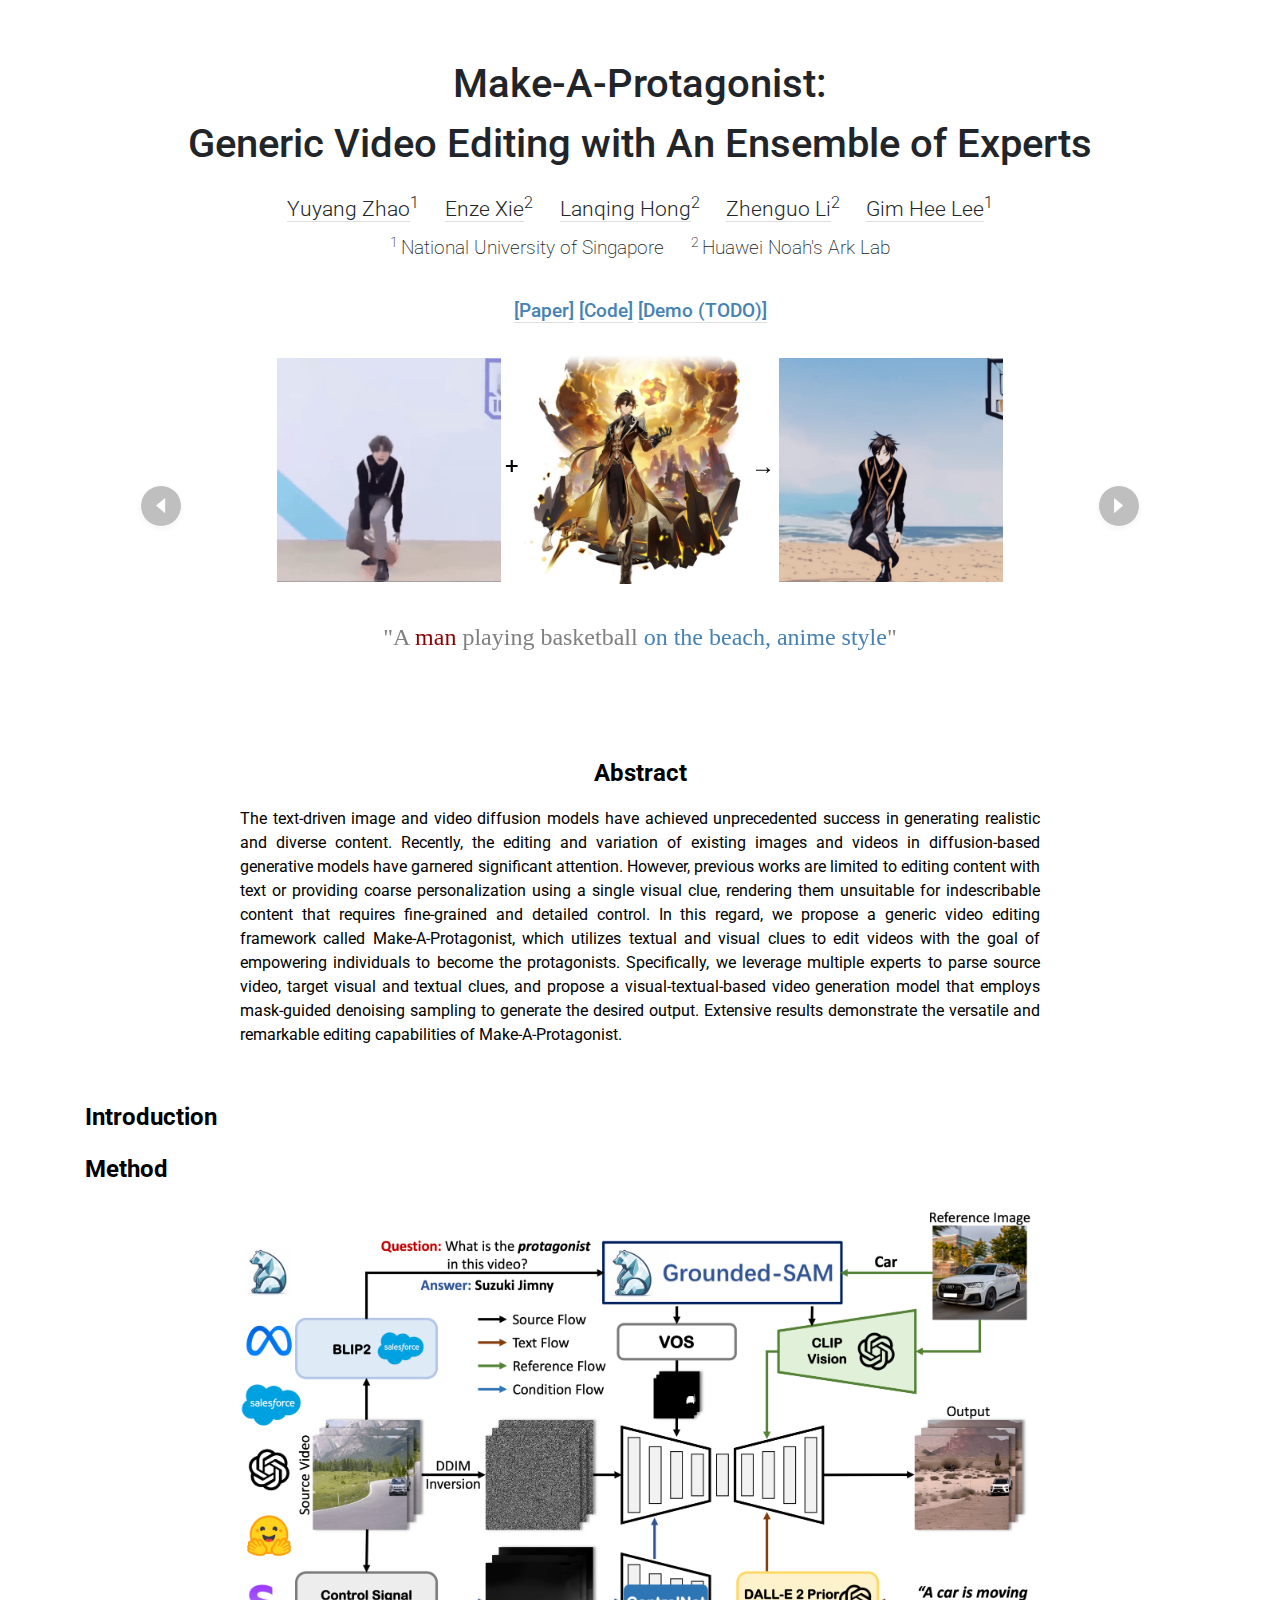
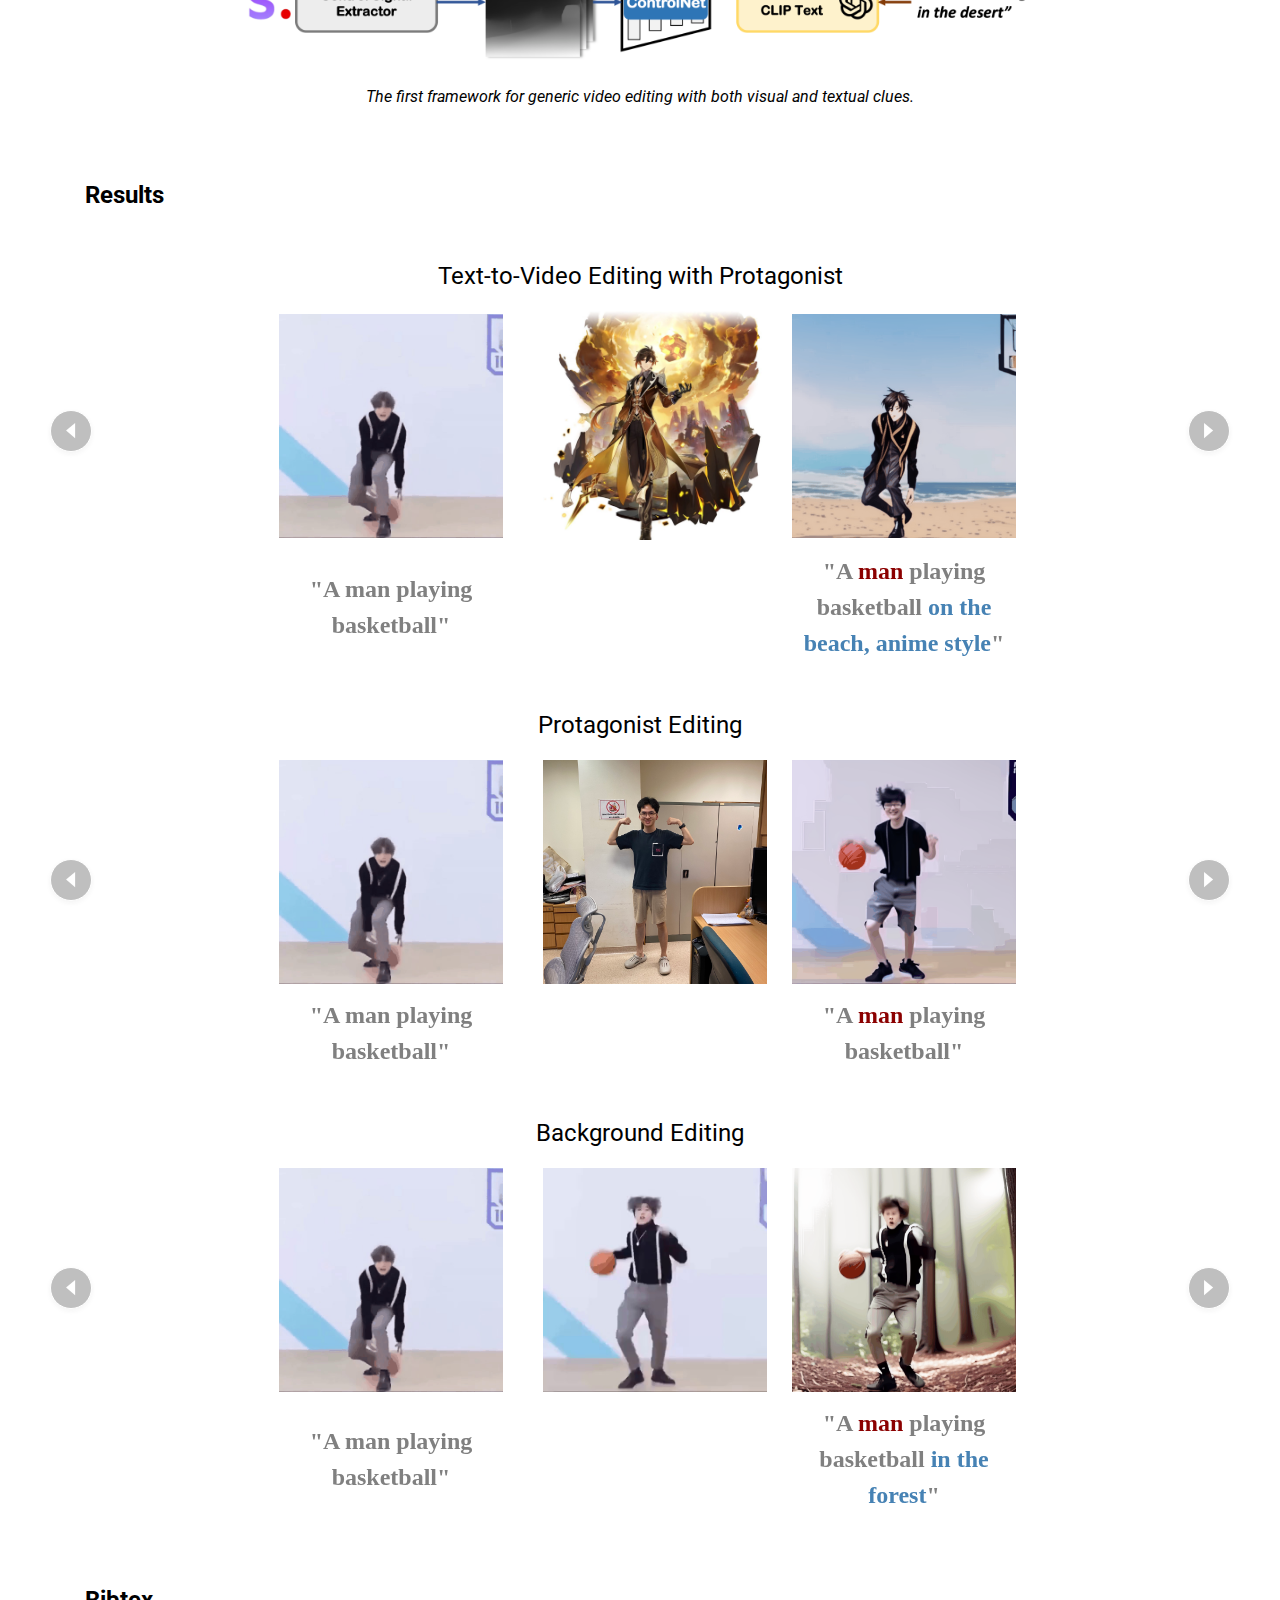
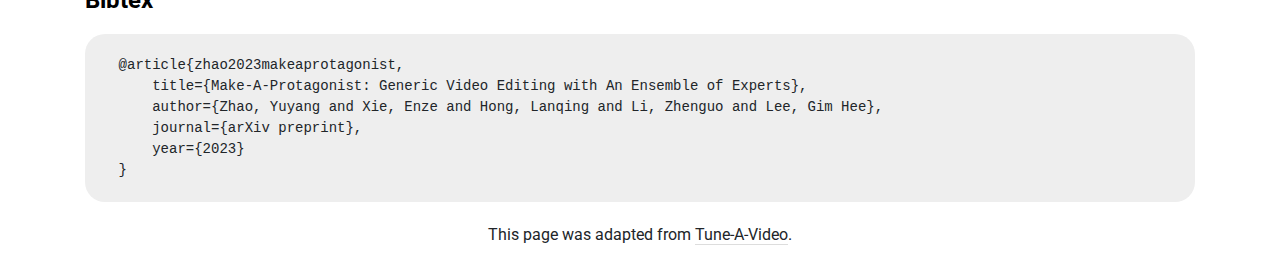
==== index.html @ 31796cff "update teaser" ====
<!DOCTYPE html
    PUBLIC "-//W3C//DTD XHTML 1.0 Transitional//EN" "http://www.w3.org/TR/xhtml1/DTD/xhtml1-transitional.dtd">
<!-- saved from url=(0045)http://6.869.csail.mit.edu/fa19/schedule.html -->
<html xmlns="http://www.w3.org/1999/xhtml">
<link href="https://fonts.cdnfonts.com/css/caveat" rel="stylesheet">
<style>
    @import url('https://fonts.cdnfonts.com/css/caveat');
</style>
<!-- <script src="./assets/teaser-data.js"></script> -->


<head>
    <meta http-equiv="Content-Type" content="text/html; charset=UTF-8">
    <title>Make-A-Protagonist</title>
    <link href="style.css" rel="stylesheet" type="text/css">
    <meta name="description"
        content="Project page for &#39;Make-A-Protagonist: Generic Video Editing with An Ensemble of Experts.&#39;">
    <!-- <link rel="icon" href="./assets/showlab.ico"> -->
    <link rel="stylesheet" href="https://cdn.jsdelivr.net/npm/bootstrap@4.0.0/dist/css/bootstrap.min.css"
        integrity="sha384-Gn5384xqQ1aoWXA+058RXPxPg6fy4IWvTNh0E263XmFcJlSAwiGgFAW/dAiS6JXm" crossorigin="anonymous">
    <style>

    </style>

</head>

<body>
    <p class="title">Make-A-Protagonist: <br> Generic Video Editing with An Ensemble of Experts</p>
    <p class="author">
        <span class="author">
            <a href="https://yuyangzhao.com">Yuyang Zhao</a><sup>1</sup>
        </span>
        <span class="author">
            <a href="https://xieenze.github.io/">Enze Xie</a><sup>2</sup>
        </span>
        <span class="author">
            <a href="https://scholar.google.com.sg/citations?user=2p7x6OUAAAAJ&hl=en">Lanqing Hong</a><sup>2</sup>
        </span>
        <span class="author">
            <a href="https://scholar.google.com.sg/citations?user=XboZC1AAAAAJ&hl=en">Zhenguo Li</a><sup>2</sup>
        </span>
        <span class="author">
            <a href="https://www.comp.nus.edu.sg/~leegh/">Gim Hee Lee</a><sup>1</sup>
        </span>
    </p>

    <p class="affiliations">
        <span class="author"><sup>1 </sup>National University of Singapore</span>
        <span class="author"><sup>2 </sup>Huawei Noah's Ark Lab</span>
    </p>

    <p class="menu">
        <a style="color: steelblue" href="">[Paper]</a> 
        <a style="color: steelblue" href="https://github.com/Make-A-Protagonist/Make-A-Protagonist" >[Code]</a>
        <a style="color: steelblue" href="">[Demo (TODO)]</a>
    </p>

    <div class="container">
        <table width="1080px" border="0" align="center">
            <tbody>
                <tr>
                    <div id="imageCarousel" class="carousel slide teaser-carousel" data-ride="carousel" data-interval="5000">
                        <div class="carousel-inner">
                            <!-- Basketball -->
                            <div class="carousel-item active">
                                <div>
                                    <img class="teaser-img" src="./assets/data/ikun.gif" />
                                    <span style="font-size: 150%;">+</span>
                                    <img id="ikun-ref" class="teaser-img" src="./assets/reference/ikun/zhongli.jpg" />
                                    <span style="font-size: 150%;">→</span>
                                    <img id="ikun-result" class="teaser-img" src="./assets/results/ikun/ikun-beach.gif" />
                                </div>
                                <br />
                                <div>
                                    
                                    <div class="caption" id="ikun-beach">
                                        "A <span style="color: darkred">man</span> playing basketball <span style="color: steelblue">on the beach, anime style</span>"
                                    </div>
                                    
                                </div>
                            </div>

                            <div class="carousel-item">
                                <div>
                                    <img class="teaser-img" src="./assets/data/huaqiang.gif" />
                                    <span style="font-size: 150%;">+</span>
                                    <img id="huaqiang-ref" class="teaser-img" src="./assets/reference/huaqiang/musk.jpg" />
                                    <span style="font-size: 150%;">→</span>
                                    <img id="huaqiang-result" class="teaser-img" src="./assets/results/huaqiang/huaqiang-musk.gif" />
                                </div>
                                <br />
                                <div>
                                    
                                    <div class="caption" id="huaqiang-musk">
                                        "<span style="color: darkred">Elon Musk</span> walking down the street"
                                    </div>
                                    
                                </div>
                            </div>


                            <div class="carousel-item">
                                <div>
                                    <img class="teaser-img" src="./assets/data/yanzi.gif" />
                                    <span style="font-size: 150%;">+</span>
                                    <img id="yanzi-ref" class="teaser-img" src="./assets/reference/yanzi/panda.jpeg" />
                                    <span style="font-size: 150%;">→</span>
                                    <img id="yanzi-result" class="teaser-img" src="./assets/results/yanzi/panda.gif" />
                                </div>
                                <br />
                                <div>
                                    
                                    <div class="caption" id="yanzi-panda">
                                        "A <span style="color: darkred">panda</span> walking down <span style="color: steelblue">the snowy street</span>"
                                    </div>
                                    
                                </div>
                            </div>

                            <div class="carousel-item">
                                <div>
                                    <img class="teaser-img" src="./assets/data/car-turn.gif" />
                                    <span style="font-size: 150%;">+</span>
                                    <img id="drift-ref" class="teaser-img" src="./assets/reference/car-turn/0000.jpg" />
                                    <span style="font-size: 150%;">→</span>
                                    <img id="drift-result" class="teaser-img" src="./assets/results/car-turn/sj-rain.gif" />
                                </div>
                                <br />
                                <div>
                                    
                                    <div class="caption" id="drift-night">
                                        "A <span style="color: darkred">Suzuki Jimny</span> driving down a mountain road <span style="color: steelblue">in the rain</span>"
                                    </div>
                                    
                                </div>
                            </div>

                        </div>
                        <a class="carousel-control-prev" href="#imageCarousel" role="button" data-slide="prev">
                            <div class="slider-navigation-previous">
                                <svg viewBox="0 0 50 80" xml:space="preserve">
                                    <polyline fill="white" stroke-width=".5em" stroke-linecap="round"
                                        stroke-linejoin="round" points="45.63,75.8 0.375,38.087 45.63,0.375 ">
                                    </polyline>
                                </svg>
                            </div>
                            <span class="sr-only">Previous</span>
                        </a>
                        <a class="carousel-control-next" href="#imageCarousel" role="button" data-slide="next">
                            <div class="slider-navigation-next">
                                <svg viewBox="0 0 50 80" xml:space="preserve">
                                    <polyline fill="white" stroke-width=".5em" stroke-linecap="round"
                                        stroke-linejoin="round" points="0.375,0.375 45.63,38.087 0.375,75.8 ">
                                    </polyline>
                                </svg>
                            </div>
                            <span class="sr-only">Next</span>
                        </a>
                    </div>
                </tr>
                <tr> <br /> </tr>
                <tr align="center"></tr>
            </tbody>
        </table>
        &nbsp;
        <p class="section">&nbsp;</p>

        <p style="text-align: center;"><span class="section"><b>Abstract</b></span></p>
        <p style="text-align: justify; display: flex; justify-content: center; max-width: 800px; margin:auto"> 
            The text-driven image and video diffusion models have achieved unprecedented success in generating realistic and diverse content. Recently, the editing and variation of existing images and videos in diffusion-based generative models have garnered significant attention. However, previous works are limited to editing content with text or providing coarse personalization using a single visual clue, rendering them unsuitable for indescribable content that requires fine-grained and detailed control. In this regard, we propose a generic video editing framework called Make-A-Protagonist, which utilizes textual and visual clues to edit videos with the goal of empowering individuals to become the protagonists. Specifically, we leverage multiple experts to parse source video, target visual and textual clues, and propose a visual-textual-based video generation model that employs mask-guided denoising sampling to generate the desired output. Extensive results demonstrate the versatile and remarkable editing capabilities of Make-A-Protagonist.
        <p class="section">&nbsp;</p>

        <p class="section"><b>Introduction</b></p>
        <div style="text-align: center">
            <img src="./assets/teaser-video.gif" alt="" width="1080px" style="max-width: 100%; height: auto;" />
        </div>

        <p class="section"><b>Method</b></p>
        <div style="text-align: center">
            <img src="./assets/framework.png" alt="" width="800px" style="max-width: 100%; height: auto;" />
        </div>
        </br>
        <p style="text-align: center">
            <em>The first framework for generic video editing with both visual and textual clues.</em>
        </p>
        
        <p class="section">&nbsp;</p>

        <p class="section"><b>Results</b></p>
        <!-- <div style="text-align: center">
            <img src="./sm/assets/results.jpg" alt="" width="850" style="margin: auto" />
        </div> -->

        </br>
        <div class="container" style="min-height: 224px">
            <p style="text-align: center; font-size: 150%">Text-to-Video Editing with Protagonist</p>
            <div id="resultCarousel1" class="carousel slide" data-ride="carousel" data-interval="5000">
                <div class="carousel-inner">

                    <div class="carousel-item active">
                        <table width="800px" align="center">
                            <tbody>
                                <tr>
                                    <th><img width="224" src="./assets/data/ikun.gif" /></th>
                                    <th><img width="224" src="./assets/reference/ikun/zhongli.jpg" /></th>
                                    <th><img width="224" src="./assets/results/ikun/ikun-beach.gif" /></th>
                                </tr>
                                <tr>
                                    <th><div class="caption" style="width: 300px;">"A man playing basketball"</div></th>
                                    <th><div class="caption"></div></th>
                                    <th><div class="caption">"A <span style="color: darkred">man</span> playing basketball <span style="color: steelblue">on the beach, anime style</span>"</span></div></th>
                                </tr>
                            </tbody>
                        </table>
                    </div>

                    <div class="carousel-item">
                        <table width="800px" align="center">
                            <tbody>
                                <tr>
                                    <th><img width="224" src="./assets/data/bird.gif" /></th>
                                    <th><img width="224" src="./assets/reference/bird-forest/eagle.jpeg" /></th>
                                    <th><img width="224" src="./assets/results/bird/eagle-city.gif" /></th>
                                </tr>
                                <tr>
                                    <th><div class="caption" style="width: 300px;">"A red macaw flying over a river"</div></th>
                                    <th><div class="caption"></div></th>
                                    <th><div class="caption">"An <span style="color: darkred">eagle</span> flying <span style="color: steelblue">in the city</span>"</span></div></th>
                                </tr>
                            </tbody>
                        </table>
                    </div>


                    <div class="carousel-item">
                        <table width="800px" align="center">
                            <tbody>
                                <tr>
                                    <th><img width="224" src="./assets/data/yanzi.gif" /></th>
                                    <th><img width="224" src="./assets/reference/yanzi/panda.jpeg" /></th>
                                    <th><img width="224" src="./assets/results/yanzi/panda.gif" /></th>
                                </tr>
                                <tr>
                                    <th><div class="caption" style="width: 300px;">"A man walking down the street"</div></th>
                                    <th><div class="caption"></div></th>
                                    <th><div class="caption">"A <span style="color: darkred">panda</span> walking down <span style="color: steelblue">the snowy street</span>"</span></div></th>
                                </tr>
                            </tbody>
                        </table>
                    </div>


                    <div class="carousel-item">
                        <table width="800px" align="center">
                            <tbody>
                                <tr>
                                    <th><img width="224" src="./assets/data/car-turn.gif" /></th>
                                    <th><img width="224" src="./assets/reference/car-turn/audi.jpeg" /></th>
                                    <th><img width="224" src="./assets/results/car-turn/car-desert.gif" /></th>
                                </tr>
                                <tr>
                                    <th><div class="caption" style="width: 300px;">"A Suzuki Jimny driving down a mountain road"</div></th>
                                    <th><div class="caption"></div></th>
                                    <th><div class="caption">"A <span style="color: darkred">car</span> <span style="color: steelblue">moving in the desert</span>"</span></div></th>
                                </tr>
                            </tbody>
                        </table>
                    </div>


                    <div class="carousel-item">
                        <table width="800px" align="center">
                            <tbody>
                                <tr>
                                    <th><img width="224" src="./assets/data/drift-car.gif" /></th>
                                    <th><img width="224" src="./assets/reference/drift-car/aston.jpeg" /></th>
                                    <th><img width="224" src="./assets/results/drift-car/aston.gif" /></th>
                                </tr>
                                <tr>
                                    <th><div class="caption" style="width: 300px;">"A drift car driving down a track"</div></th>
                                    <th><div class="caption"></div></th>
                                    <th><div class="caption">"A <span style="color: darkred">car</span> driving down a track <span style="color: steelblue">in the snow</span>"</span></div></th>
                                </tr>
                            </tbody>
                        </table>
                    </div>

                    <div class="carousel-item">
                        <table width="800px" align="center">
                            <tbody>
                                <tr>
                                    <th><img width="224" src="./assets/data/motorbike.gif" /></th>
                                    <th><img width="224" src="./assets/reference/motorbike/pink-motor.png" /></th>
                                    <th><img width="224" src="./assets/results/motorbike/motor-beach.gif" /></th>
                                </tr>
                                <tr>
                                    <th><div class="caption" style="width: 300px;">"A man riding a dirt bike through a river"</div></th>
                                    <th><div class="caption"></div></th>
                                    <th><div class="caption">"A man riding a <span style="color: darkred">motorbike</span> <span style="color: steelblue">on the beach</span>"</span></div></th>
                                </tr>
                            </tbody>
                        </table>
                    </div>

                    <div class="carousel-item">
                        <table width="1080px" align="center">
                            <tbody>
                                <tr>
                                    <th><img width="224" src="./assets/data/motorbike.gif" /></th>
                                    <th><img width="224" src="./assets/reference/motorbike/pink-motor.png" /></th>
                                    <th><img width="224" src="./assets/reference/motorbike/wanye.jpeg" /></th>
                                    <th><img width="224" src="./assets/results/motorbike/motor-man-snow.gif" /></th>
                                </tr>
                                <tr>
                                    <th><div class="caption" style="width: 300px;">"A man riding a dirt bike through a river"</div></th>
                                    <th><div class="caption"></div></th>
                                    <th><div class="caption"></div></th>
                                    <th><div class="caption">"A <span style="color: darkred">man</span> riding a <span style="color: darkred">motorbike</span> <span style="color: steelblue">in the snow, anime style</span>"</span></div></th>
                                </tr>
                            </tbody>
                        </table>
                    </div>

                </div>
                    

                <a class="carousel-control-prev" href="#resultCarousel1" role="button" data-slide="prev">
                    <div class="slider-navigation-previous" style="top: 40%">
                        <svg viewBox="0 0 50 80" xml:space="preserve">
                            <polyline fill="white" stroke-width=".5em" stroke-linecap="round"
                                stroke-linejoin="round" points="45.63,75.8 0.375,38.087 45.63,0.375 ">
                            </polyline>
                        </svg>
                    </div>
                    <span class="sr-only">Previous</span>
                </a>
                <a class="carousel-control-next" href="#resultCarousel1" role="button" data-slide="next">
                    <div class="slider-navigation-next" style="top: 40%">
                        <svg viewBox="0 0 50 80" xml:space="preserve">
                            <polyline fill="white" stroke-width=".5em" stroke-linecap="round"
                                stroke-linejoin="round" points="0.375,0.375 45.63,38.087 0.375,75.8 ">
                            </polyline>
                        </svg>
                    </div>
                    <span class="sr-only">Next</span>
                </a>
            </div>
        </div>

        </br>

        <div class="container" style="min-height: 224px">
            <p style="text-align: center; font-size: 150%">Protagonist Editing</p>
            <div id="resultCarousel2" class="carousel slide" data-ride="carousel" data-interval="5000">
                <div class="carousel-inner">

                    <div class="carousel-item active">
                        <table width="800px" align="center">
                            <tbody>
                                <tr>
                                    <th><img width="224" src="./assets/data/ikun.gif" /></th>
                                    <th><img width="224" src="./assets/reference/ikun/wt.jpg" /></th>
                                    <th><img width="224" src="./assets/results/ikun/ikun-wt.gif" /></th>
                                </tr>
                                <tr>
                                    <th><div class="caption" style="width: 300px;">"A man playing basketball"</div></th>
                                    <th><div class="caption"></div></th>
                                    <th><div class="caption">"A <span style="color: darkred">man</span> playing basketball"</span></div></th>
                                </tr>
                            </tbody>
                        </table>
                    </div>

                    <div class="carousel-item">
                        <table width="800px" align="center">
                            <tbody>
                                <tr>
                                    <th><img width="224" src="./assets/data/huaqiang.gif" /></th>
                                    <th><img width="224" src="./assets/reference/huaqiang/musk.jpg" /></th>
                                    <th><img width="224" src="./assets/results/huaqiang/huaqiang-musk.gif" /></th>
                                </tr>
                                <tr>
                                    <th><div class="caption" style="width: 300px;">"A man walking down the street"</div></th>
                                    <th><div class="caption"></div></th>
                                    <th><div class="caption">"<span style="color: darkred">Elon Musk</span> walking down the street"</span></div></th>
                                </tr>
                            </tbody>
                        </table>
                    </div>

                    <div class="carousel-item">
                        <table width="800px" align="center">
                            <tbody>
                                <tr>
                                    <th><img width="224" src="./assets/data/car-turn.gif" /></th>
                                    <th><img width="224" src="./assets/reference/car-turn/audi.jpeg" /></th>
                                    <th><img width="224" src="./assets/results/car-turn/car-mountain.gif" /></th>
                                </tr>
                                <tr>
                                    <th><div class="caption" style="width: 300px;">"A Suzuki Jimny driving down a mountain road"</div></th>
                                    <th><div class="caption"></div></th>
                                    <th><div class="caption">"A <span style="color: darkred">car</span> driving down a mountain road"</span></div></th>
                                </tr>
                            </tbody>
                        </table>
                    </div>

                    <div class="carousel-item">
                        <table width="800px" align="center">
                            <tbody>
                                <tr>
                                    <th><img width="224" src="./assets/data/bird.gif" /></th>
                                    <th><img width="224" src="./assets/reference/bird-forest/eagle.jpeg" /></th>
                                    <th><img width="224" src="./assets/results/bird/eagle-river.gif" /></th>
                                </tr>
                                <tr>
                                    <th><div class="caption" style="width: 300px;">"A red macaw flying over a river"</div></th>
                                    <th><div class="caption"></div></th>
                                    <th><div class="caption">"An <span style="color: darkred">eagle</span> flying over a river"</span></div></th>
                                </tr>
                            </tbody>
                        </table>
                    </div>

                </div>

                <a class="carousel-control-prev" href="#resultCarousel2" role="button" data-slide="prev">
                    <div class="slider-navigation-previous" style="top: 40%">
                        <svg viewBox="0 0 50 80" xml:space="preserve">
                            <polyline fill="white" stroke-width=".5em" stroke-linecap="round"
                                stroke-linejoin="round" points="45.63,75.8 0.375,38.087 45.63,0.375 ">
                            </polyline>
                        </svg>
                    </div>
                    <span class="sr-only">Previous</span>
                </a>
                <a class="carousel-control-next" href="#resultCarousel2" role="button" data-slide="next">
                    <div class="slider-navigation-next" style="top: 40%">
                        <svg viewBox="0 0 50 80" xml:space="preserve">
                            <polyline fill="white" stroke-width=".5em" stroke-linecap="round"
                                stroke-linejoin="round" points="0.375,0.375 45.63,38.087 0.375,75.8 ">
                            </polyline>
                        </svg>
                    </div>
                    <span class="sr-only">Next</span>
                </a>
            </div>
        </div>

        </br>

        <div class="container" style="min-height: 224px">
            <p style="text-align: center; font-size: 150%">Background Editing</p>
            <div id="resultCarousel3" class="carousel slide" data-ride="carousel" data-interval="5000">
                <div class="carousel-inner">


                    <div class="carousel-item active">
                        <table width="800px" align="center">
                            <tbody>
                                <tr>
                                    <th><img width="224" src="./assets/data/ikun.gif" /></th>
                                    <th><img width="224" src="./assets/reference/ikun/kun.jpg" /></th>
                                    <th><img width="224" src="./assets/results/ikun/ikun-forest.gif" /></th>
                                </tr>
                                <tr>
                                    <th><div class="caption" style="width: 300px;">"A man playing basketball"</div></th>
                                    <th><div class="caption"></div></th>
                                    <th><div class="caption">"A <span style="color: darkred">man</span> playing basketball <span style="color: steelblue">in the forest</span>"</span></div></th>
                                </tr>
                            </tbody>
                        </table>
                    </div>

                    <div class="carousel-item">
                        <table width="800px" align="center">
                            <tbody>
                                <tr>
                                    <th><img width="224" src="./assets/data/drift-car.gif" /></th>
                                    <th><img width="224" src="./assets/reference/drift-car/drift.jpg" /></th>
                                    <th><img width="224" src="./assets/results/drift-car/night.gif" /></th>
                                </tr>
                                <tr>
                                    <th><div class="caption" style="width: 300px;">"A drift car driving down a track"</div></th>
                                    <th><div class="caption"></div></th>
                                    <th><div class="caption">"A <span style="color: darkred">drift car</span> driving down a track <span style="color: steelblue">at night</span>"</span></div></th>
                                </tr>
                            </tbody>
                        </table>
                    </div>

                    <div class="carousel-item">
                        <table width="800px" align="center">
                            <tbody>
                                <tr>
                                    <th><img width="224" src="./assets/data/car-turn.gif" /></th>
                                    <th><img width="224" src="./assets/reference/car-turn/0000.jpg" /></th>
                                    <th><img width="224" src="./assets/results/car-turn/sj-rain.gif" /></th>
                                </tr>
                                <tr>
                                    <th><div class="caption" style="width: 300px;">"A Suzuki Jimny driving down a mountain road"</div></th>
                                    <th><div class="caption"></div></th>
                                    <th><div class="caption">"A <span style="color: darkred">Suzuki Jimny</span> driving down a mountain road <span style="color: steelblue">in the rain</span>"</span></div></th>
                                </tr>
                            </tbody>
                        </table>
                    </div>

                    <div class="carousel-item">
                        <table width="800px" align="center">
                            <tbody>
                                <tr>
                                    <th><img width="224" src="./assets/data/bird.gif" /></th>
                                    <th><img width="224" src="./assets/reference/bird-forest/0001.jpg" /></th>
                                    <th><img width="224" src="./assets/results/bird/macaw-snow.gif" /></th>
                                </tr>
                                <tr>
                                    <th><div class="caption" style="width: 300px;">"A red macaw flying over a river"</div></th>
                                    <th><div class="caption"></div></th>
                                    <th><div class="caption">"A <span style="color: darkred">red macaw</span> flying over <span style="color: steelblue">the hills in the snow</span>"</span></div></th>
                                </tr>
                            </tbody>
                        </table>
                    </div>


                </div>

                <a class="carousel-control-prev" href="#resultCarousel3" role="button" data-slide="prev">
                    <div class="slider-navigation-previous" style="top: 40%">
                        <svg viewBox="0 0 50 80" xml:space="preserve">
                            <polyline fill="white" stroke-width=".5em" stroke-linecap="round"
                                stroke-linejoin="round" points="45.63,75.8 0.375,38.087 45.63,0.375 ">
                            </polyline>
                        </svg>
                    </div>
                    <span class="sr-only">Previous</span>
                </a>
                <a class="carousel-control-next" href="#resultCarousel3" role="button" data-slide="next">
                    <div class="slider-navigation-next" style="top: 40%">
                        <svg viewBox="0 0 50 80" xml:space="preserve">
                            <polyline fill="white" stroke-width=".5em" stroke-linecap="round"
                                stroke-linejoin="round" points="0.375,0.375 45.63,38.087 0.375,75.8 ">
                            </polyline>
                        </svg>
                    </div>
                    <span class="sr-only">Next</span>
                </a>
            </div>
        </div>



        <p class="section">&nbsp;</p>


        <p class="section" id="bibtex"><b>Bibtex</b></p>
        <table border="0">
            <tbody>
                <pre style=" display: block;
                    background: #eee;
                    white-space: pre;
                    -webkit-overflow-scrolling: touch;
                    max-width: 100%;
                    min-width: 100px;
                    border-radius: 20px;
                    ">

    @article{zhao2023makeaprotagonist,
        title={Make-A-Protagonist: Generic Video Editing with An Ensemble of Experts},
        author={Zhao, Yuyang and Xie, Enze and Hong, Lanqing and Li, Zhenguo and Lee, Gim Hee},
        journal={arXiv preprint},
        year={2023}
    }       
			    </pre>
            </tbody>
        </table>
        
    </div>

    <footer class="footer">
        <p style="text-align: center;">
            This page was adapted from <a href="https://tuneavideo.github.io/">Tune-A-Video</a>.
        </p>
    </footer>


</body>

<script>
    window.dataLayer = window.dataLayer || [];
    function gtag(){dataLayer.push(arguments);}
    gtag('js', new Date());

    gtag('config', 'G-WLX2Z5QLG8');
 </script>
 <script src="https://ajax.googleapis.com/ajax/libs/jquery/3.4.1/jquery.min.js"></script>
 <script type="text/javascript">
    $(document).ready(function () {

        if (localStorage.getItem("my_app_name_here-quote-scroll") != null) {
            $(window).scrollTop(localStorage.getItem("my_app_name_here-quote-scroll"));
        }

        $(window).on("scroll", function() {
            localStorage.setItem("my_app_name_here-quote-scroll", $(window).scrollTop());
        });

      });
 </script>

 <script>
    function prompt_on(prompt_element) {
        prompt_element.classList.add("caption-active");
    }

    function prompt_off(prompt_element) {
        prompt_element.classList.remove("caption-active");
    }

    function toggle_prompt(active_prompt_id, inactive_prompt_ids, result_id) {
        let active_prompt = document.getElementById(active_prompt_id);
        prompt_on(active_prompt);
        for (let i = 0; i < inactive_prompt_ids.length; i++) {
            let inactive_prompt = document.getElementById(inactive_prompt_ids[i]);
            prompt_off(inactive_prompt);
        }

        let result = document.getElementById(result_id);
        result.src = file_paths[active_prompt_id];
    }

    function toggle_prompts(active_prompt_id1, active_prompt_id2, inactive_prompt_ids1, inactive_prompt_ids2, result_id1, result_id2 ) {
    toggle_prompt(active_prompt_id1, inactive_prompt_ids1, result_id1);
    toggle_prompt(active_prompt_id2, inactive_prompt_ids2, result_id2);
    }


 </script>

 <script src="https://code.jquery.com/jquery-3.2.1.slim.min.js" integrity="sha384-KJ3o2DKtIkvYIK3UENzmM7KCkRr/rE9/Qpg6aAZGJwFDMVNA/GpGFF93hXpG5KkN" crossorigin="anonymous"></script>
 <script src="https://cdn.jsdelivr.net/npm/popper.js@1.12.9/dist/umd/popper.min.js" integrity="sha384-ApNbgh9B+Y1QKtv3Rn7W3mgPxhU9K/ScQsAP7hUibX39j7fakFPskvXusvfa0b4Q" crossorigin="anonymous"></script>
 <script src="https://cdn.jsdelivr.net/npm/bootstrap@4.0.0/dist/js/bootstrap.min.js" integrity="sha384-JZR6Spejh4U02d8jOt6vLEHfe/JQGiRRSQQxSfFWpi1MquVdAyjUar5+76PVCmYl" crossorigin="anonymous"></script>

</html>
---- style.css ----
/* CSS Document */
@charset "UTF-8";
@import url('https://fonts.googleapis.com/css2?family=Roboto:ital,wght@0,400;0,500;1,400;1,500&display=swap');


body {
	font-family: Google Sans, -apple-system, BlinkMacSystemFont, "Segoe UI", Roboto, sans-serif;
	font-size: 16px;
	font-weight: 400;
	color: #000;
	background-color: #fff;
	line-height: 1.5em;
}

p a, table.affiliations a, table.menu a {
	border-bottom: solid 1px #ddd;
	color: inherit;
	text-decoration: none;
}

.isDisabled {
    color: currentColor;
    cursor: not-allowed;
    opacity: 0.5;
    text-decoration: none;
  }

table.menu {
	font-size: 13pt;
	font-weight: 500;
}

strong, b {
    font-weight: 500;
}

p.author {
    font-size: 16pt;
	font-weight: 300;
	text-align: center;
	margin-left: auto;
    margin-right: auto;
	max-width: 1080px;
    padding: 0em 3em 0 3em;
	line-height: 1.5em;
}

.author {
	margin: 0pt 8pt;
}

p.affiliations {
    font-size: 14pt;
	font-weight: 200;
	text-align: center;
	margin-left: auto;
    margin-right: auto;
	max-width: 1080px;
    padding: 0.5em 3em 0.5em 3em;
	line-height: 1.5em;
}

p.menu {
    font-size: 14pt;
	font-weight: 500;
	text-align: center;
	margin-left: auto;
    margin-right: auto;
	max-width: 1080px;
    padding: 0.5em 3em 0.5em 3em;
	line-height: 1.5em;
}

sup {
    font-size: 0.7em;
    position: relative;
    top: 0em;
    vertical-align: super;
    font-size: smaller;
}

.container {
	width: 1080px;
	min-height: 1080px;
	max-height: 999999px; /* prevents font boosting */
	margin: 0 auto; /* top and bottom, right and left */
	/*	border: 1px solid #000; */
	text-align: left; /* top, right, bottom, left */
	color: #000;
	background: #fff;
	padding-top: 5px;
	padding-left: 0px;
	padding-right: 0px;
	padding-bottom: 5px;
}

.venue {
	font-size: 120%;
	font-weight: bold;
	display: block;
	text-align: center;
	margin-top: 8px;
	margin-bottom: 8px;
}

.title {
	font-family: Google Sans, -apple-system, BlinkMacSystemFont, "Segoe UI", Roboto, sans-serif;
	font-size: 250%;
	font-weight: 500;
	display: block;
	text-align: center;
	margin-top: 14px; /* h1 default */
	margin-bottom: 14px;
	padding-top: 40px;
	padding-bottom: 5px;
	line-height: 1.5em;
	margin-left: auto;
    margin-right: auto;
	max-width: 1080px;
}

table.affiliations {
    margin-left: auto;
    margin-right: auto;
    margin-top: .5em;
    margin-bottom: .5em;
    width: 80%;
    max-width: 1080px;
}

table.affiliations td {
    padding-top: .5em;
    /*width: 10%;*/
    font-size: 11pt;
}

table#video {
	margin-top: 50px;
	margin-bottom: 50px;
}

.caption {
	/* font-style: italic; */
	font-size: 100%;
}

.caption-hl-color {
	color: #4682B4;
}

.label {
	line-height: 1.2;
	text-align: center;
}

.highlight {
	color: #4682B4;
}

.section{
	font-size: 150%;
	font-weight: 500;
}

.bibtex {
	font-family: Google Sans, Courier, monospace;
	white-space: pre;
}

.date {
	font-size: 80%;
}

table.data td {
	padding-right: 10px;
	padding-left: 10px;
	padding-bottom: 5px;
	vertical-align: top;
}

code {
  font-family: Consolas,"courier new";
  color: crimson;
  background-color: #f1f1f1;
  padding: 2px;
  font-size: 105%;
}

.carousel-control-prev {
 margin-left: -50px;
 height: 300px;
 }
 .carousel-control-next {
 margin-right: -50px;
 height: 300px;
 }
 .carousel-item {
 /* height: 234px; */
 overflow: hidden;
 /* width: 100%; */
 text-align: center;
 }
 .carousel-item img {
 /* width: 100%; */
 }
 .carousel-inner .item img {
 margin:auto;
 }
 .carousel-control-next,.carousel-control-prev{
 opacity:1
 }
 .carousel-control-next:focus,.carousel-control-next:hover,.carousel-control-prev:focus,.carousel-control-prev:hover{
 opacity:1
 }
 .slider-navigation-next,.slider-navigation-previous{
 display:flex;
 justify-content:center;
 align-items:center;
 position:absolute;
 width:42px;
 height:42px;
 background:gray center center no-repeat;
 background-size:20px 20px;
 border:1px solid #fff;
 border-radius:25091983px;
 box-shadow:0 2px 5px #3232321a;
 top:50%;
 margin-top:-20px;
 left:0;
 cursor:pointer;
 transition:transform .3s,opacity .3s,-webkit-transform .3s
 }
 .slider-navigation-next svg,.slider-navigation-previous svg{
 width:25%;
 background:gray
 }
 .slider-navigation-next{
 left:auto;
 right:0;
 background:gray center center no-repeat;
 background-size:20px 20px
 }

 .teaser-carousel {
    width: 900px;
    margin: auto;
    height: 300px;
 }

 .caption {
    font-family: Caveat;
	font-size: 150%;
    color: gray;
	width: auto;
	display: inline-block;
	padding: 11px 15px 11px 15px;
	border-radius: 10px;
 }

 .caption:hover {
    cursor: pointer;
    color: black;
 }

 .caption-active {
    color: black;
	background-color: #F2D2BD;
 }

 #videoCarousel{
     margin-top:5px;
 }


.teaser-img {
    width: 224px !important;
}
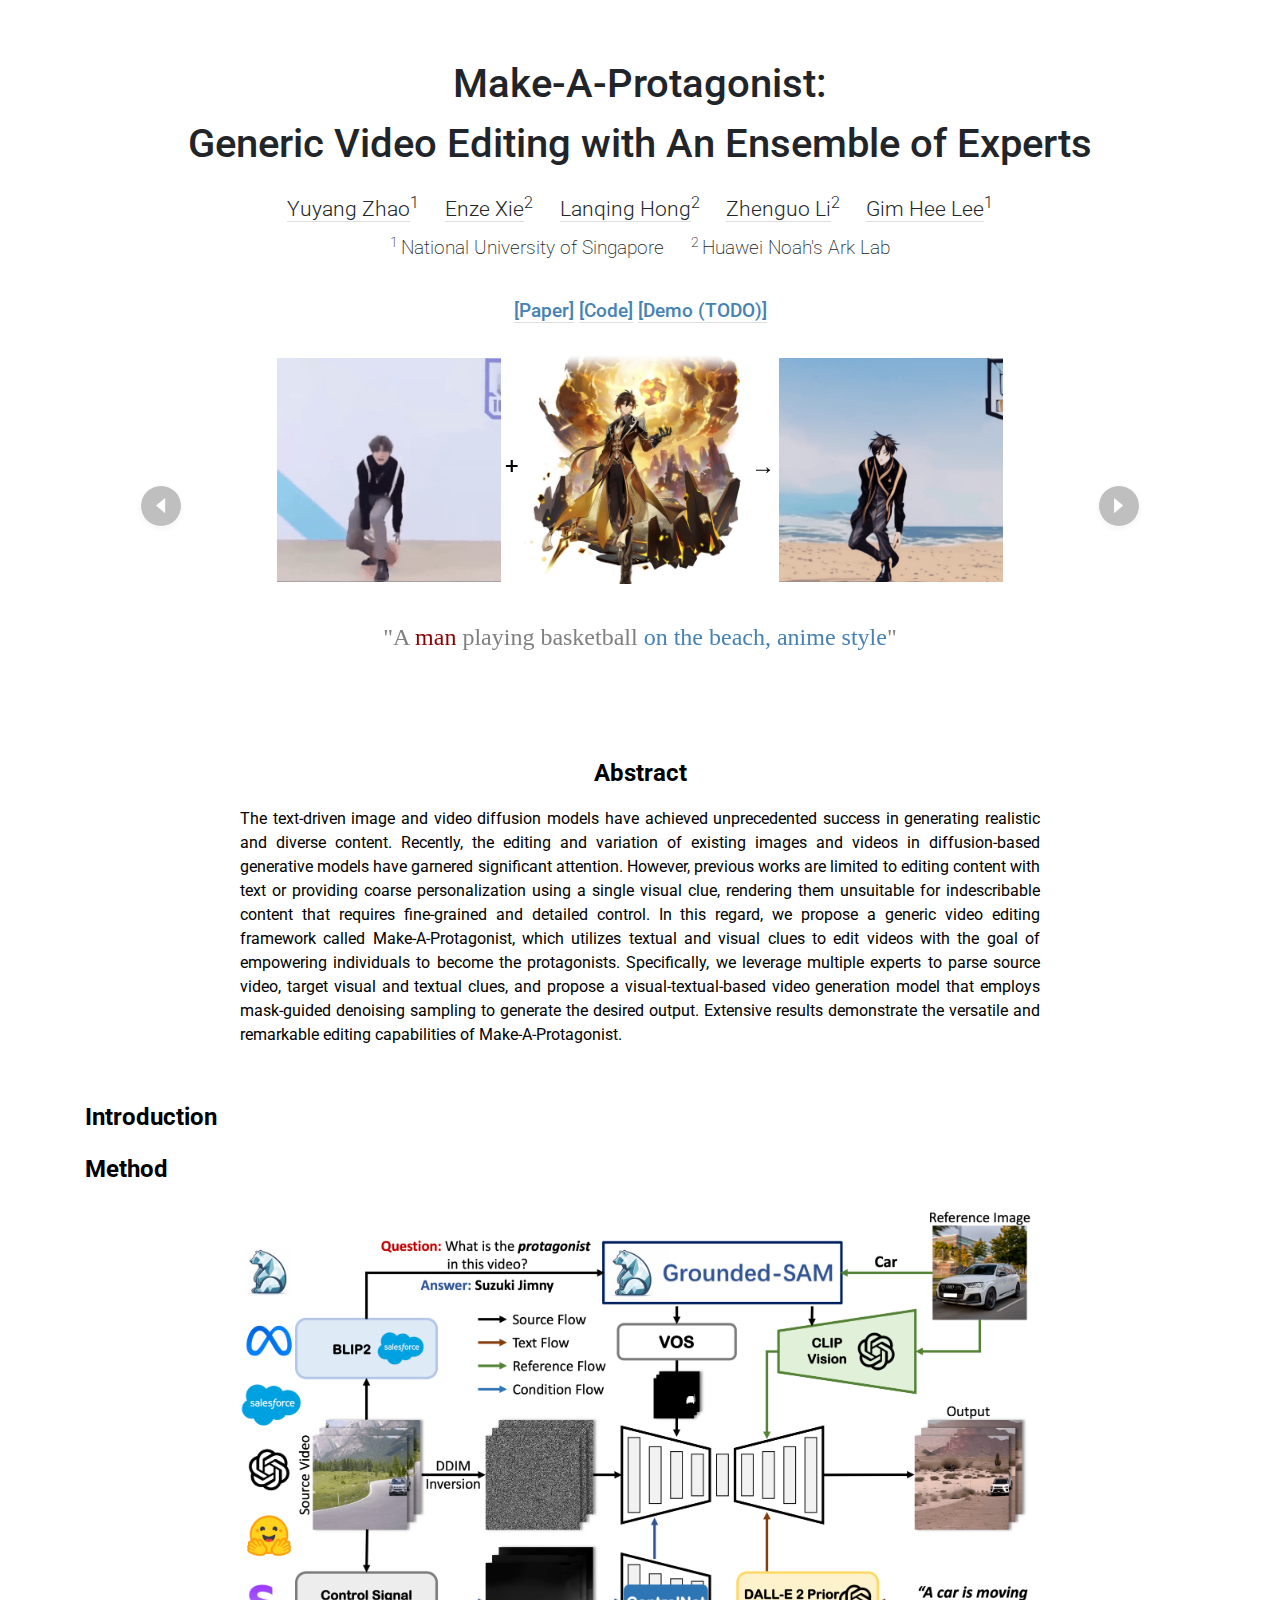
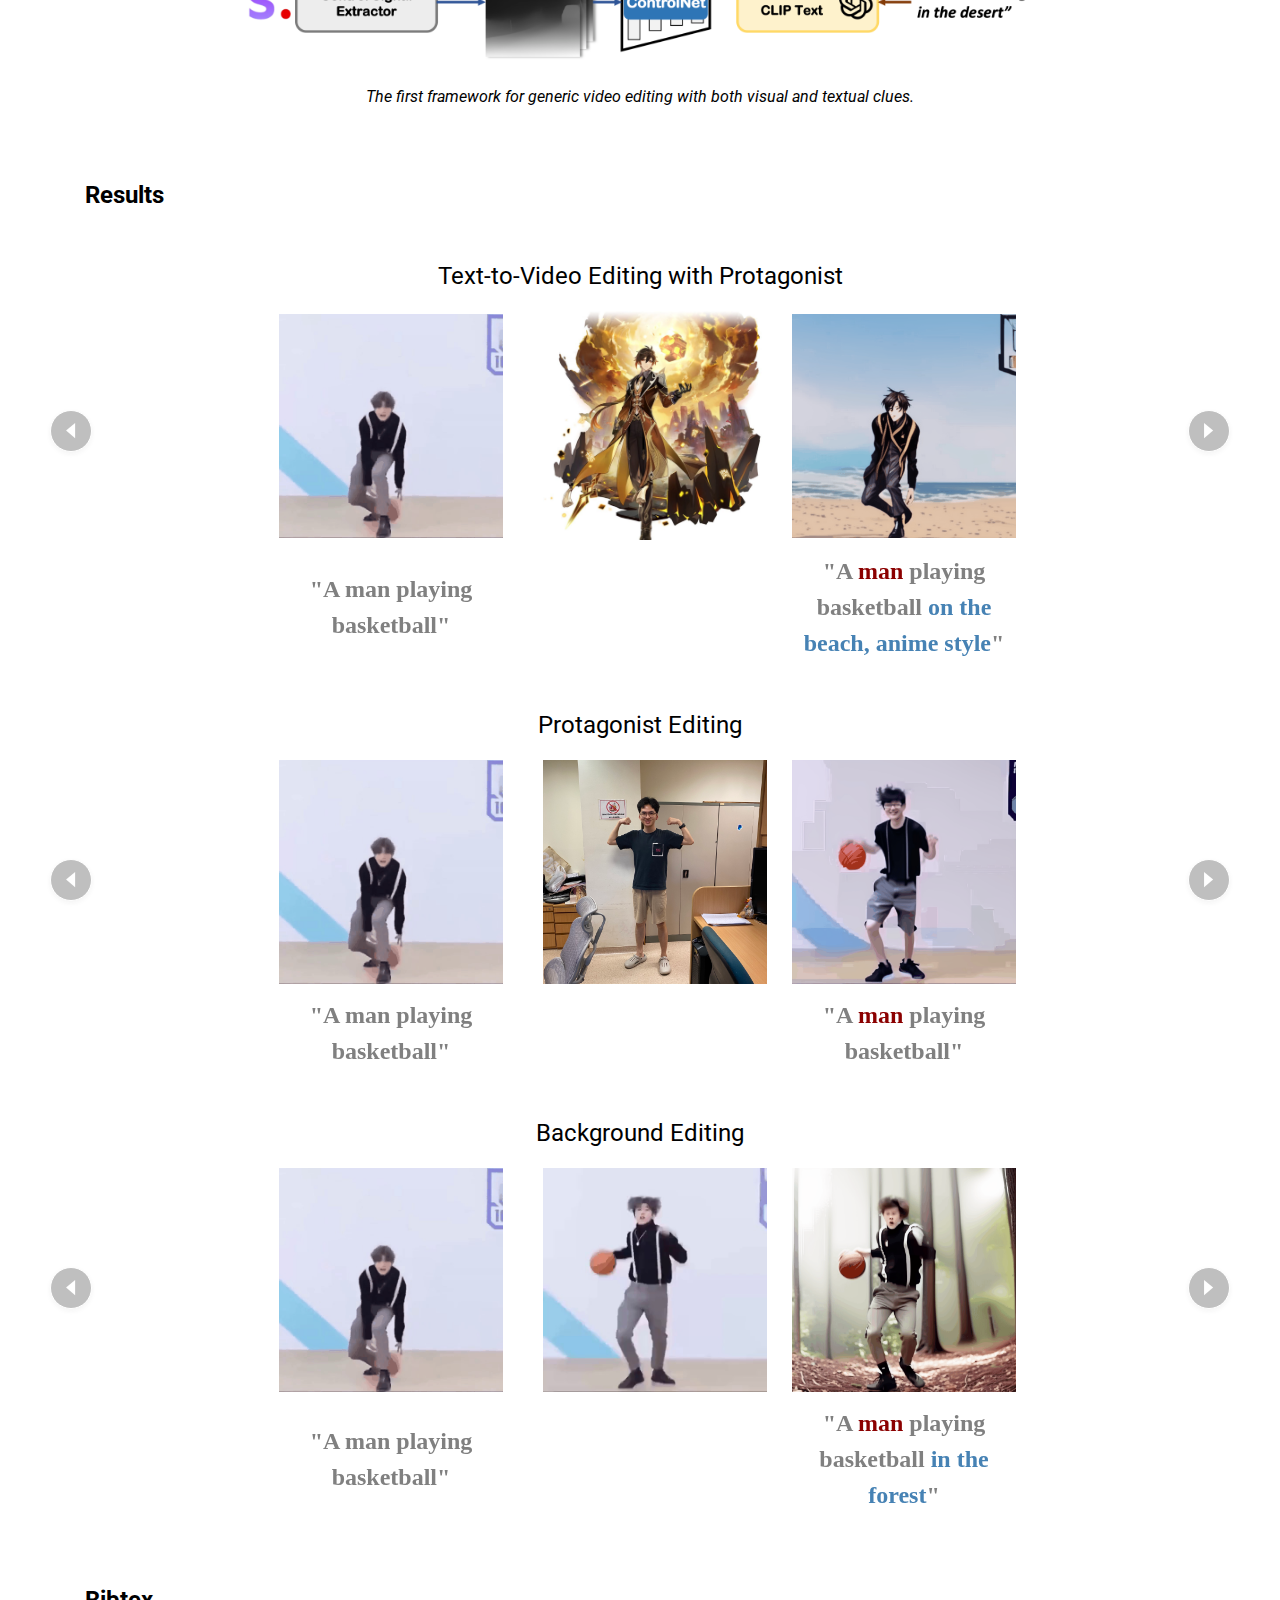
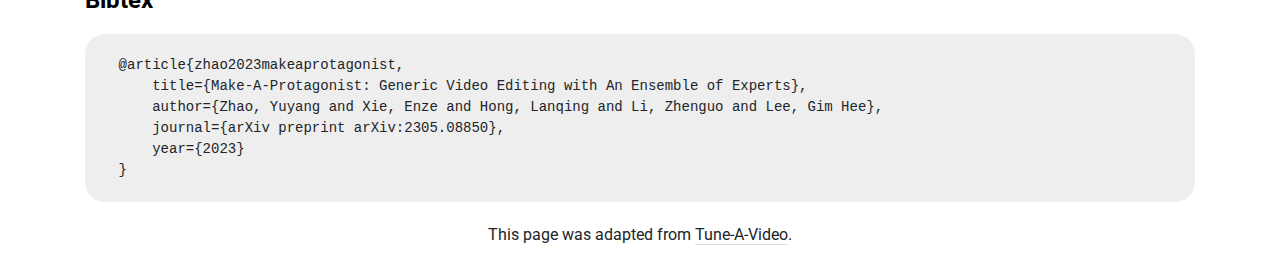
==== commit 2eff47c4: "update index" ====
--- a/index.html
+++ b/index.html
@@ -50,7 +50,7 @@
     </p>
 
     <p class="menu">
-        <a style="color: steelblue" href="">[Paper]</a> 
+        <a style="color: steelblue" href="https://arxiv.org/abs/2305.08850">[Paper]</a> 
         <a style="color: steelblue" href="https://github.com/Make-A-Protagonist/Make-A-Protagonist" >[Code]</a>
         <a style="color: steelblue" href="">[Demo (TODO)]</a>
     </p>
@@ -569,7 +569,7 @@
     @article{zhao2023makeaprotagonist,
         title={Make-A-Protagonist: Generic Video Editing with An Ensemble of Experts},
         author={Zhao, Yuyang and Xie, Enze and Hong, Lanqing and Li, Zhenguo and Lee, Gim Hee},
-        journal={arXiv preprint},
+        journal={arXiv preprint arXiv:2305.08850},
         year={2023}
     }       
 			    </pre>
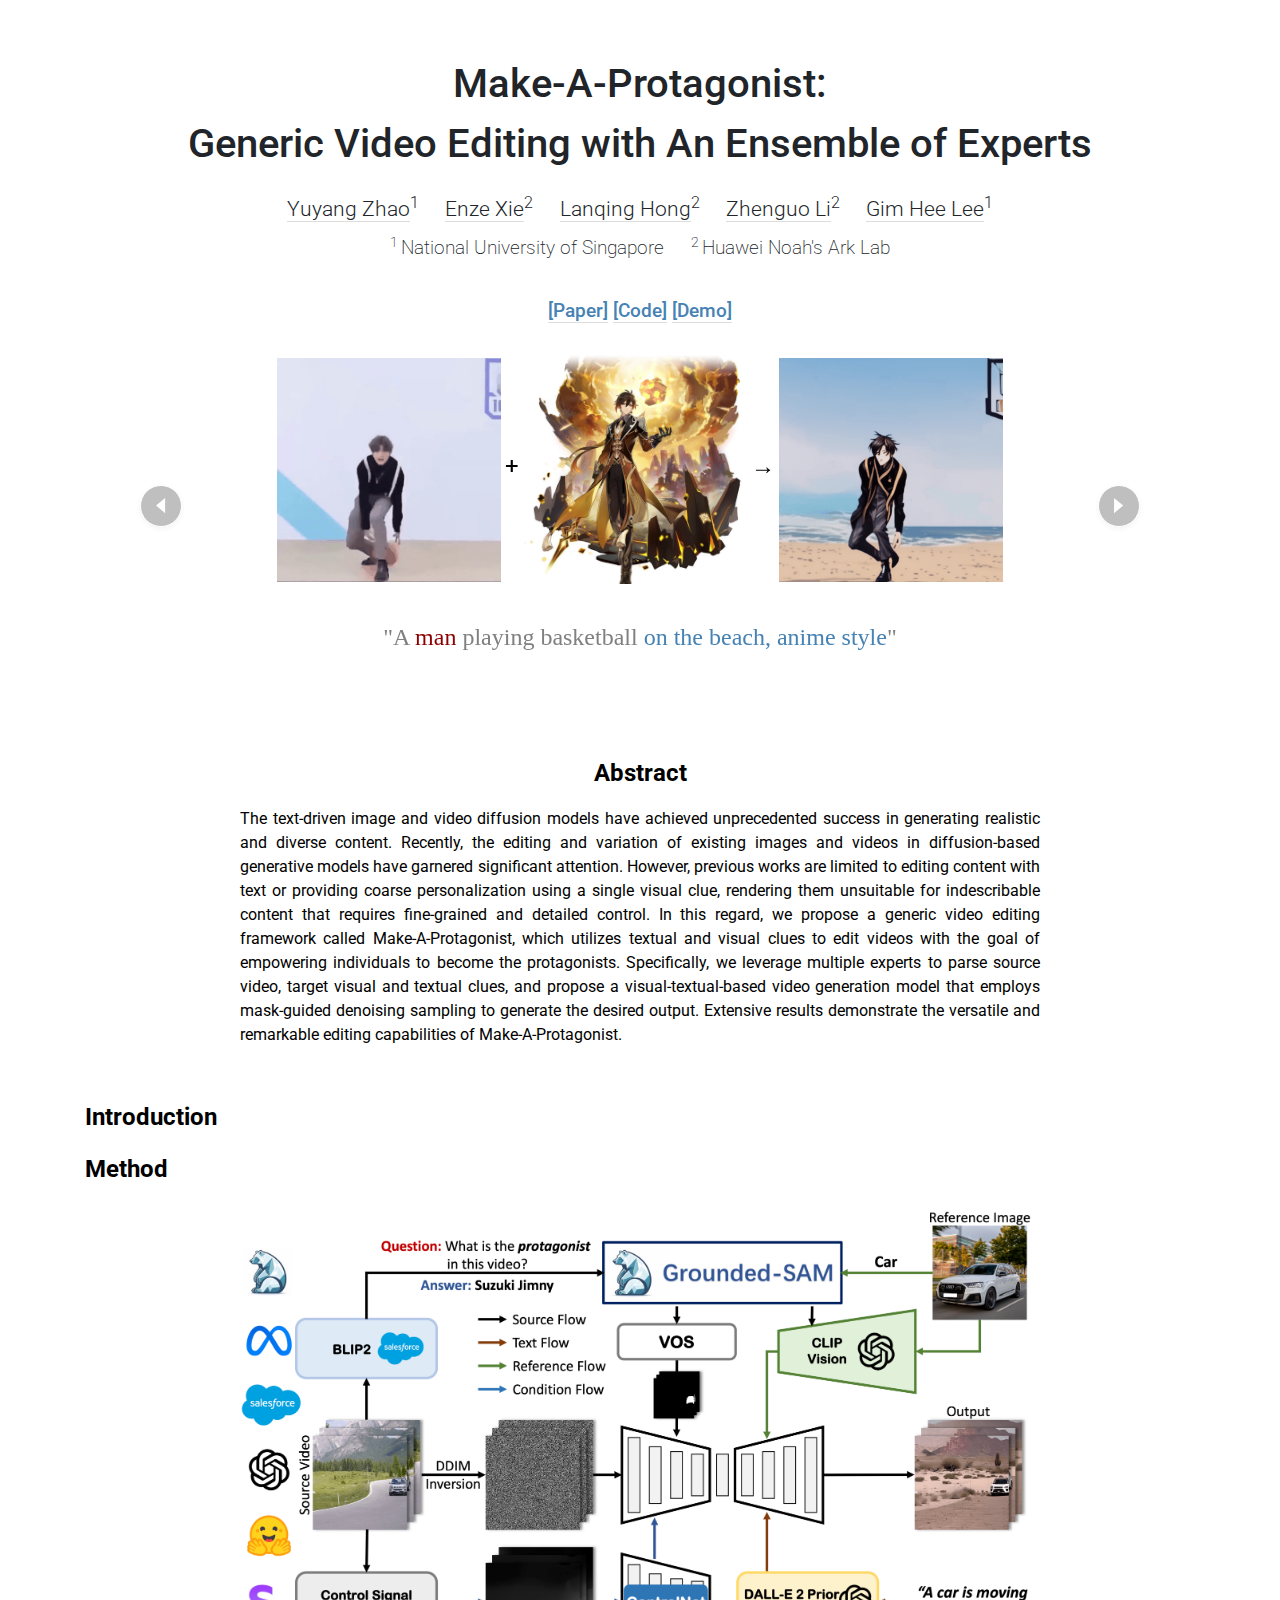
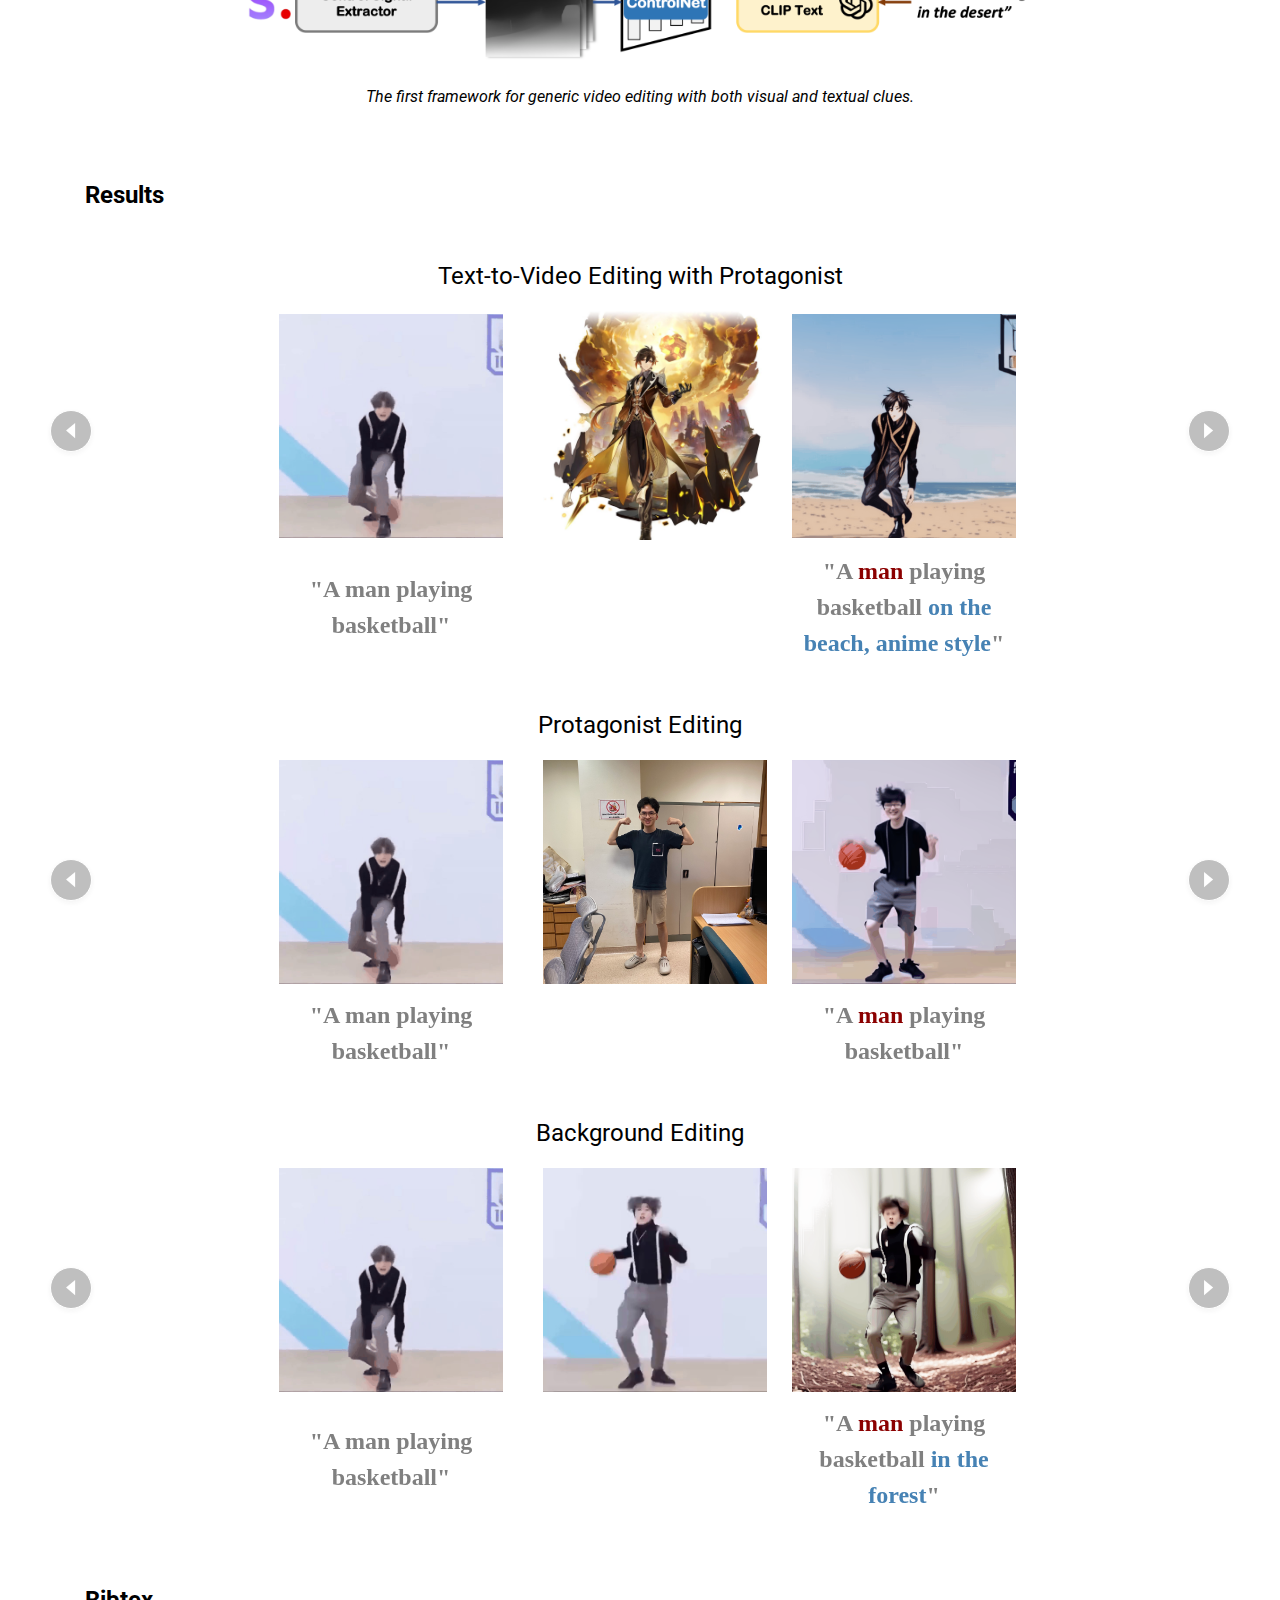
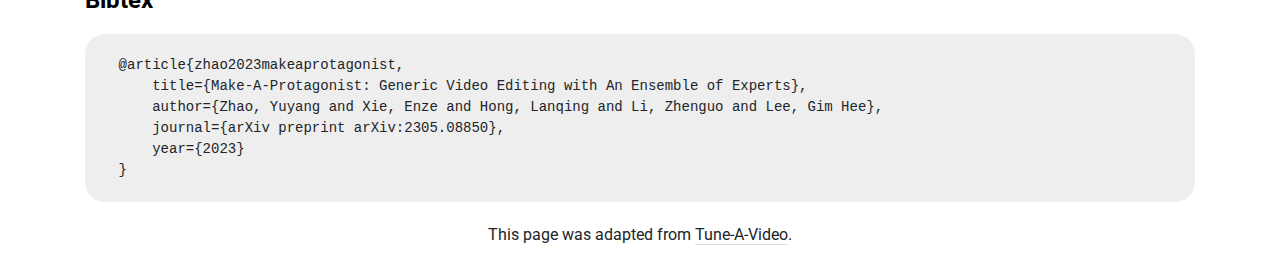
==== commit 8028d808: "update demo link" ====
--- a/index.html
+++ b/index.html
@@ -52,7 +52,7 @@
     <p class="menu">
         <a style="color: steelblue" href="https://arxiv.org/abs/2305.08850">[Paper]</a> 
         <a style="color: steelblue" href="https://github.com/Make-A-Protagonist/Make-A-Protagonist" >[Code]</a>
-        <a style="color: steelblue" href="">[Demo (TODO)]</a>
+        <a style="color: steelblue" href="https://60a373ddc34b235c06.gradio.live/">[Demo]</a>
     </p>
 
     <div class="container">
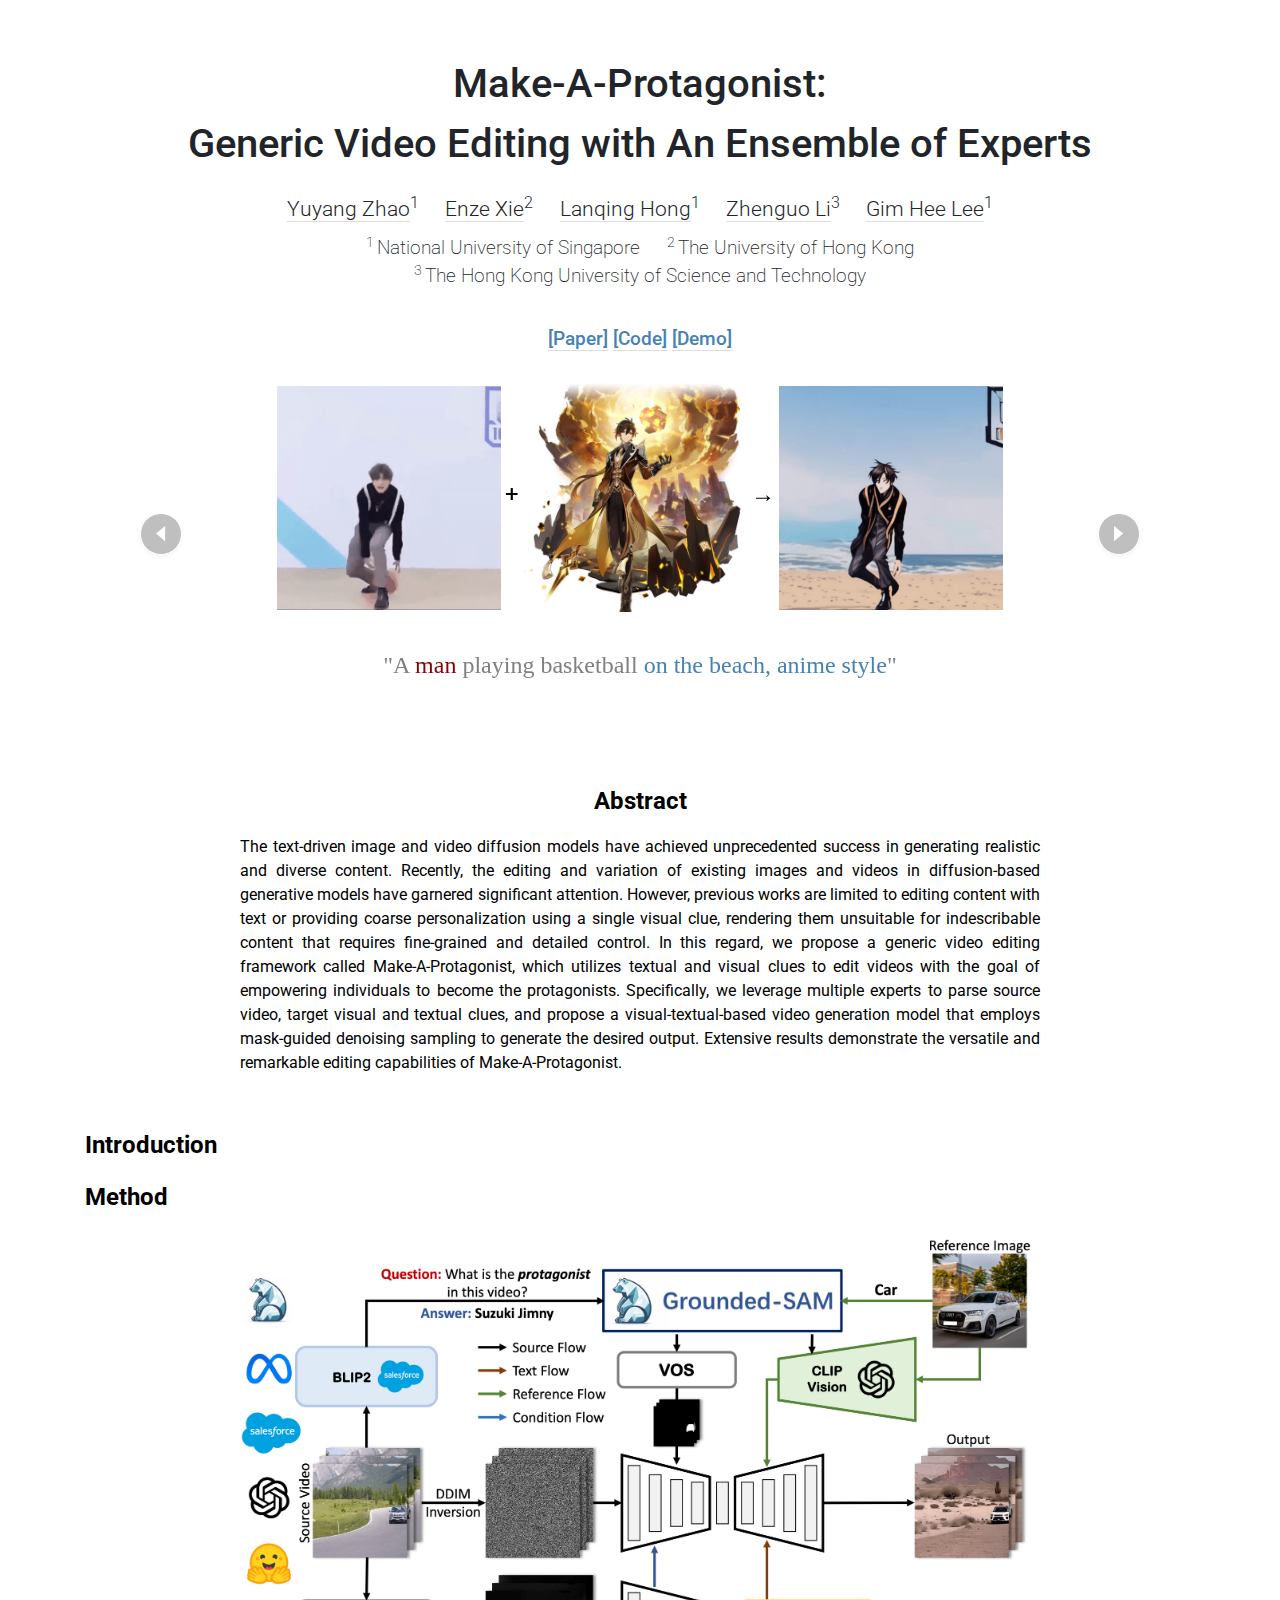
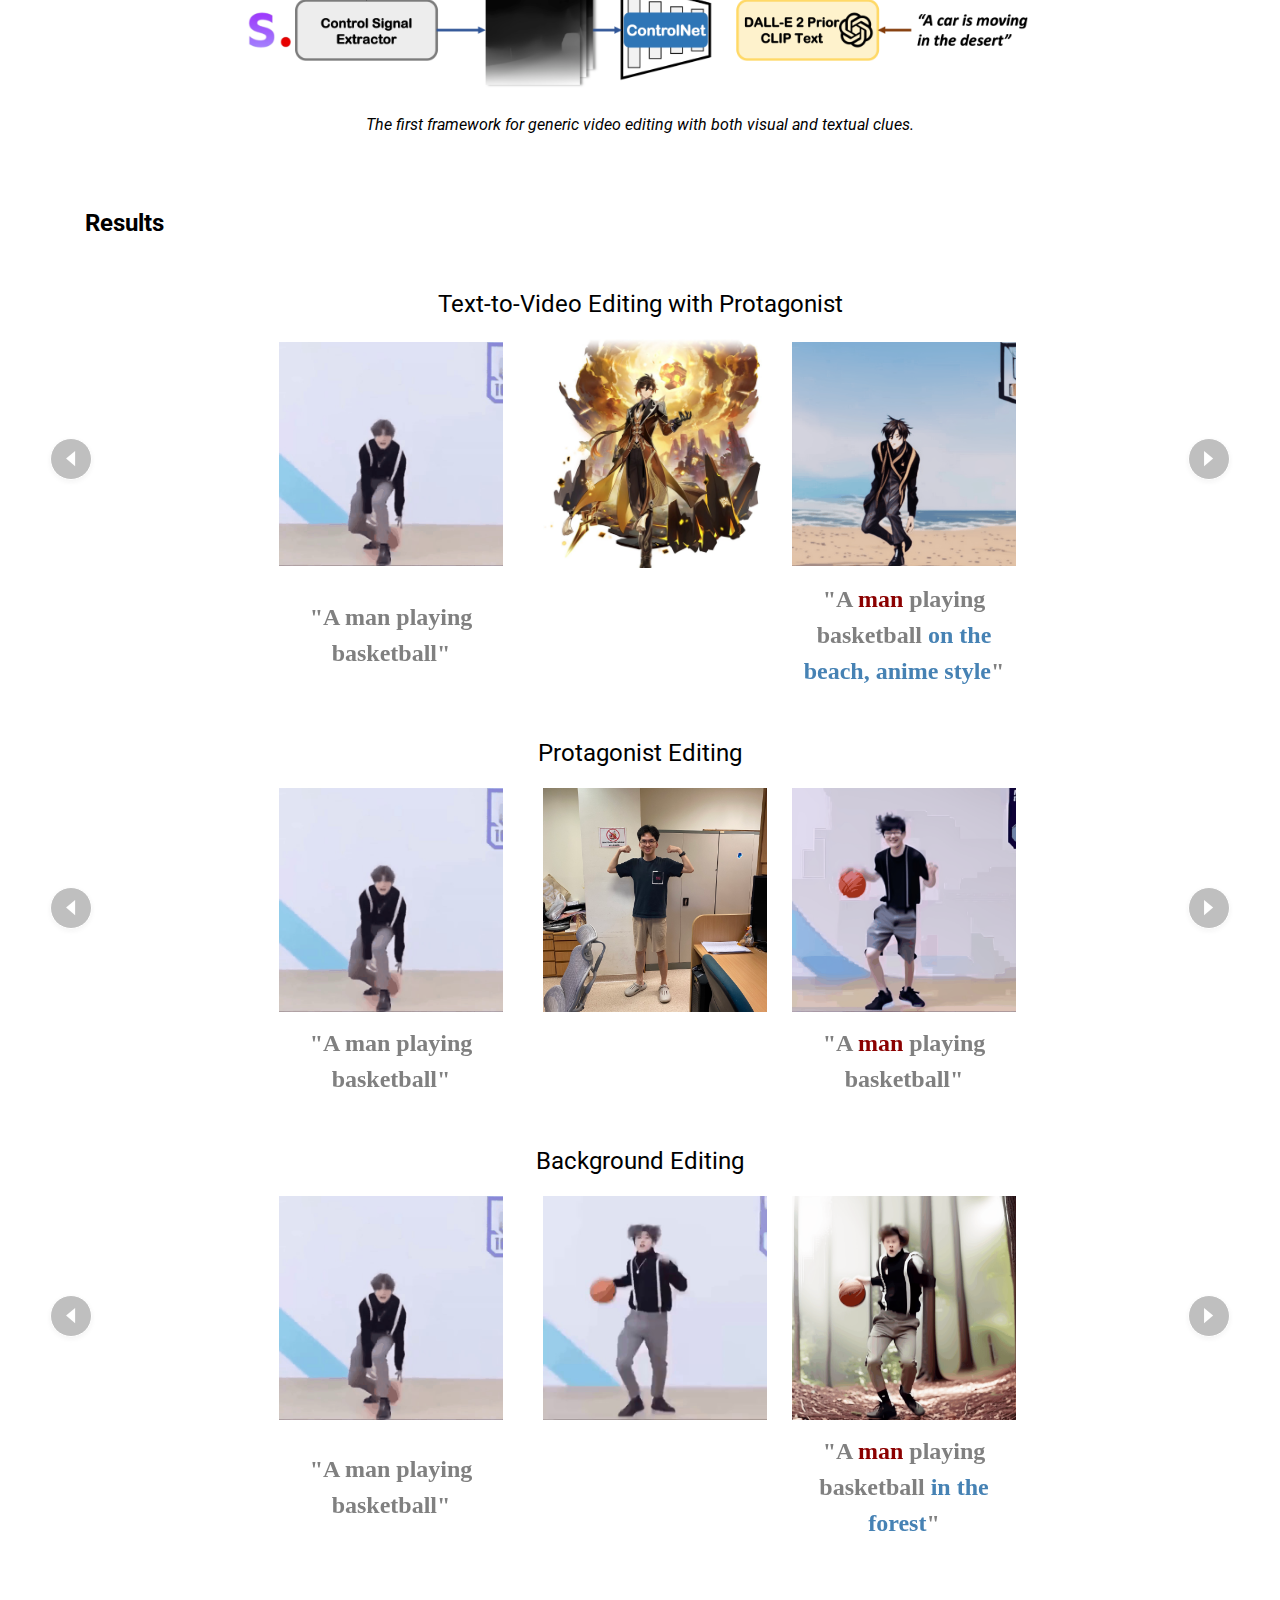
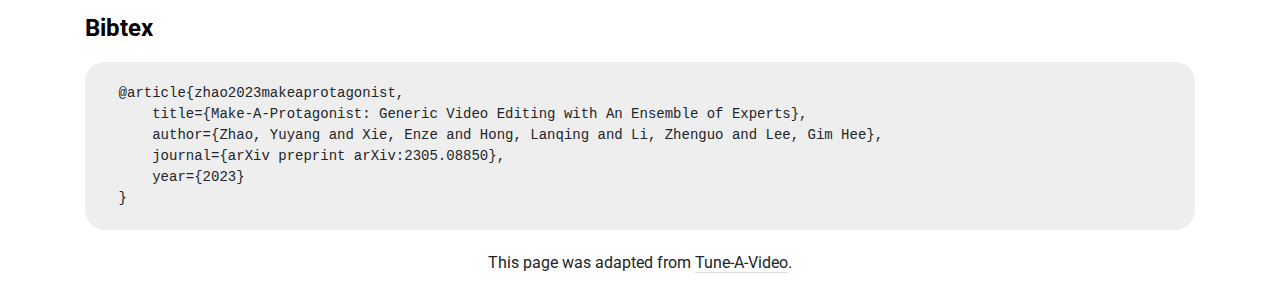
==== commit f20f2f7c: "update" ====
--- a/index.html
+++ b/index.html
@@ -34,10 +34,10 @@
             <a href="https://xieenze.github.io/">Enze Xie</a><sup>2</sup>
         </span>
         <span class="author">
-            <a href="https://scholar.google.com.sg/citations?user=2p7x6OUAAAAJ&hl=en">Lanqing Hong</a><sup>2</sup>
+            <a href="https://scholar.google.com.sg/citations?user=2p7x6OUAAAAJ&hl=en">Lanqing Hong</a><sup>1</sup>
         </span>
         <span class="author">
-            <a href="https://scholar.google.com.sg/citations?user=XboZC1AAAAAJ&hl=en">Zhenguo Li</a><sup>2</sup>
+            <a href="https://scholar.google.com.sg/citations?user=XboZC1AAAAAJ&hl=en">Zhenguo Li</a><sup>3</sup>
         </span>
         <span class="author">
             <a href="https://www.comp.nus.edu.sg/~leegh/">Gim Hee Lee</a><sup>1</sup>
@@ -46,13 +46,14 @@
 
     <p class="affiliations">
         <span class="author"><sup>1 </sup>National University of Singapore</span>
-        <span class="author"><sup>2 </sup>Huawei Noah's Ark Lab</span>
+        <span class="author"><sup>2 </sup>The University of Hong Kong</span><br>
+        <span class="author"><sup>3 </sup>The Hong Kong University of Science and Technology</span>
     </p>
 
     <p class="menu">
         <a style="color: steelblue" href="https://arxiv.org/abs/2305.08850">[Paper]</a> 
-        <a style="color: steelblue" href="https://github.com/Make-A-Protagonist/Make-A-Protagonist" >[Code]</a>
-        <a style="color: steelblue" href="https://60a373ddc34b235c06.gradio.live/">[Demo]</a>
+        <a style="color: steelblue" href="https://github.com/HeliosZhao/Make-A-Protagonist" >[Code]</a>
+        <a style="color: steelblue" href="https://huggingface.co/spaces/Make-A-Protagonist/Make-A-Protagonist-inference">[Demo]</a>
     </p>
 
     <div class="container">
@@ -112,6 +113,42 @@
                                     
                                     <div class="caption" id="yanzi-panda">
                                         "A <span style="color: darkred">panda</span> walking down <span style="color: steelblue">the snowy street</span>"
+                                    </div>
+                                    
+                                </div>
+                            </div>
+
+                            <div class="carousel-item">
+                                <div>
+                                    <img class="teaser-img" src="./assets/data/man-dance.gif" />
+                                    <span style="font-size: 150%;">+</span>
+                                    <img id="huaqiang-ref" class="teaser-img" src="./assets/reference/man-dance/peng.png" />
+                                    <span style="font-size: 150%;">→</span>
+                                    <img id="huaqiang-result" class="teaser-img" src="./assets/results/man-dance/man-dance-peng.gif" />
+                                </div>
+                                <br />
+                                <div>
+                                    
+                                    <div class="caption" id="man-dance-peng">
+                                        "A <span style="color: darkred">man</span>  <span style="color: steelblue">in dark blue suit with white shirt</span> dancing <span style="color: steelblue">on the beach</span>"
+                                    </div>
+                                    
+                                </div>
+                            </div>
+
+                            <div class="carousel-item">
+                                <div>
+                                    <img class="teaser-img" src="./assets/data/girl-dance.gif" />
+                                    <span style="font-size: 150%;">+</span>
+                                    <img id="huaqiang-ref" class="teaser-img" src="./assets/reference/girl-dance/beel.jpeg" />
+                                    <span style="font-size: 150%;">→</span>
+                                    <img id="huaqiang-result" class="teaser-img" src="./assets/results/girl-dance/girl-dance-beel.gif" />
+                                </div>
+                                <br />
+                                <div>
+                                    
+                                    <div class="caption" id="girl-dance-beel">
+                                        "A <span style="color: darkred">girl</span> dancing <span style="color: steelblue">on the beach, anime style</span>"
                                     </div>
                                     
                                 </div>
@@ -218,6 +255,40 @@
                         <table width="800px" align="center">
                             <tbody>
                                 <tr>
+                                    <th><img width="224" src="./assets/data/girl-dance.gif" /></th>
+                                    <th><img width="224" src="./assets/reference/girl-dance/beel.jpeg" /></th>
+                                    <th><img width="224" src="./assets/results/girl-dance/girl-dance-beel.gif" /></th>
+                                </tr>
+                                <tr>
+                                    <th><div class="caption" style="width: 300px;">"A girl in white dress dancing on a bridge"</div></th>
+                                    <th><div class="caption"></div></th>
+                                    <th><div class="caption">"A <span style="color: darkred">girl</span> dancing <span style="color: steelblue">on the beach, anime style</span>"</span></div></th>
+                                </tr>
+                            </tbody>
+                        </table>
+                    </div>
+
+                    <div class="carousel-item">
+                        <table width="800px" align="center">
+                            <tbody>
+                                <tr>
+                                    <th><img width="224" src="./assets/data/man-dance.gif" /></th>
+                                    <th><img width="224" src="./assets/reference/man-dance/peng.png" /></th>
+                                    <th><img width="224" src="./assets/results/man-dance/man-dance-peng.gif" /></th>
+                                </tr>
+                                <tr>
+                                    <th><div class="caption" style="width: 300px;">"A man dancing in a room"</div></th>
+                                    <th><div class="caption"></div></th>
+                                    <th><div class="caption">"A <span style="color: darkred">man</span>  <span style="color: steelblue">in dark blue suit with white shirt</span> dancing <span style="color: steelblue">on the beach</span>"</span></div></th>
+                                </tr>
+                            </tbody>
+                        </table>
+                    </div>
+
+                    <div class="carousel-item">
+                        <table width="800px" align="center">
+                            <tbody>
+                                <tr>
                                     <th><img width="224" src="./assets/data/bird.gif" /></th>
                                     <th><img width="224" src="./assets/reference/bird-forest/eagle.jpeg" /></th>
                                     <th><img width="224" src="./assets/results/bird/eagle-city.gif" /></th>
@@ -261,7 +332,7 @@
                                 <tr>
                                     <th><div class="caption" style="width: 300px;">"A Suzuki Jimny driving down a mountain road"</div></th>
                                     <th><div class="caption"></div></th>
-                                    <th><div class="caption">"A <span style="color: darkred">car</span> <span style="color: steelblue">moving in the desert</span>"</span></div></th>
+                                    <th><div class="caption">"A <span style="color: darkred">car</span> moving <span style="color: steelblue">in the desert</span>"</span></div></th>
                                 </tr>
                             </tbody>
                         </table>
@@ -285,7 +356,7 @@
                         </table>
                     </div>
 
-                    <div class="carousel-item">
+                    <!-- <div class="carousel-item">
                         <table width="800px" align="center">
                             <tbody>
                                 <tr>
@@ -300,7 +371,7 @@
                                 </tr>
                             </tbody>
                         </table>
-                    </div>
+                    </div> -->
 
                     <div class="carousel-item">
                         <table width="1080px" align="center">
